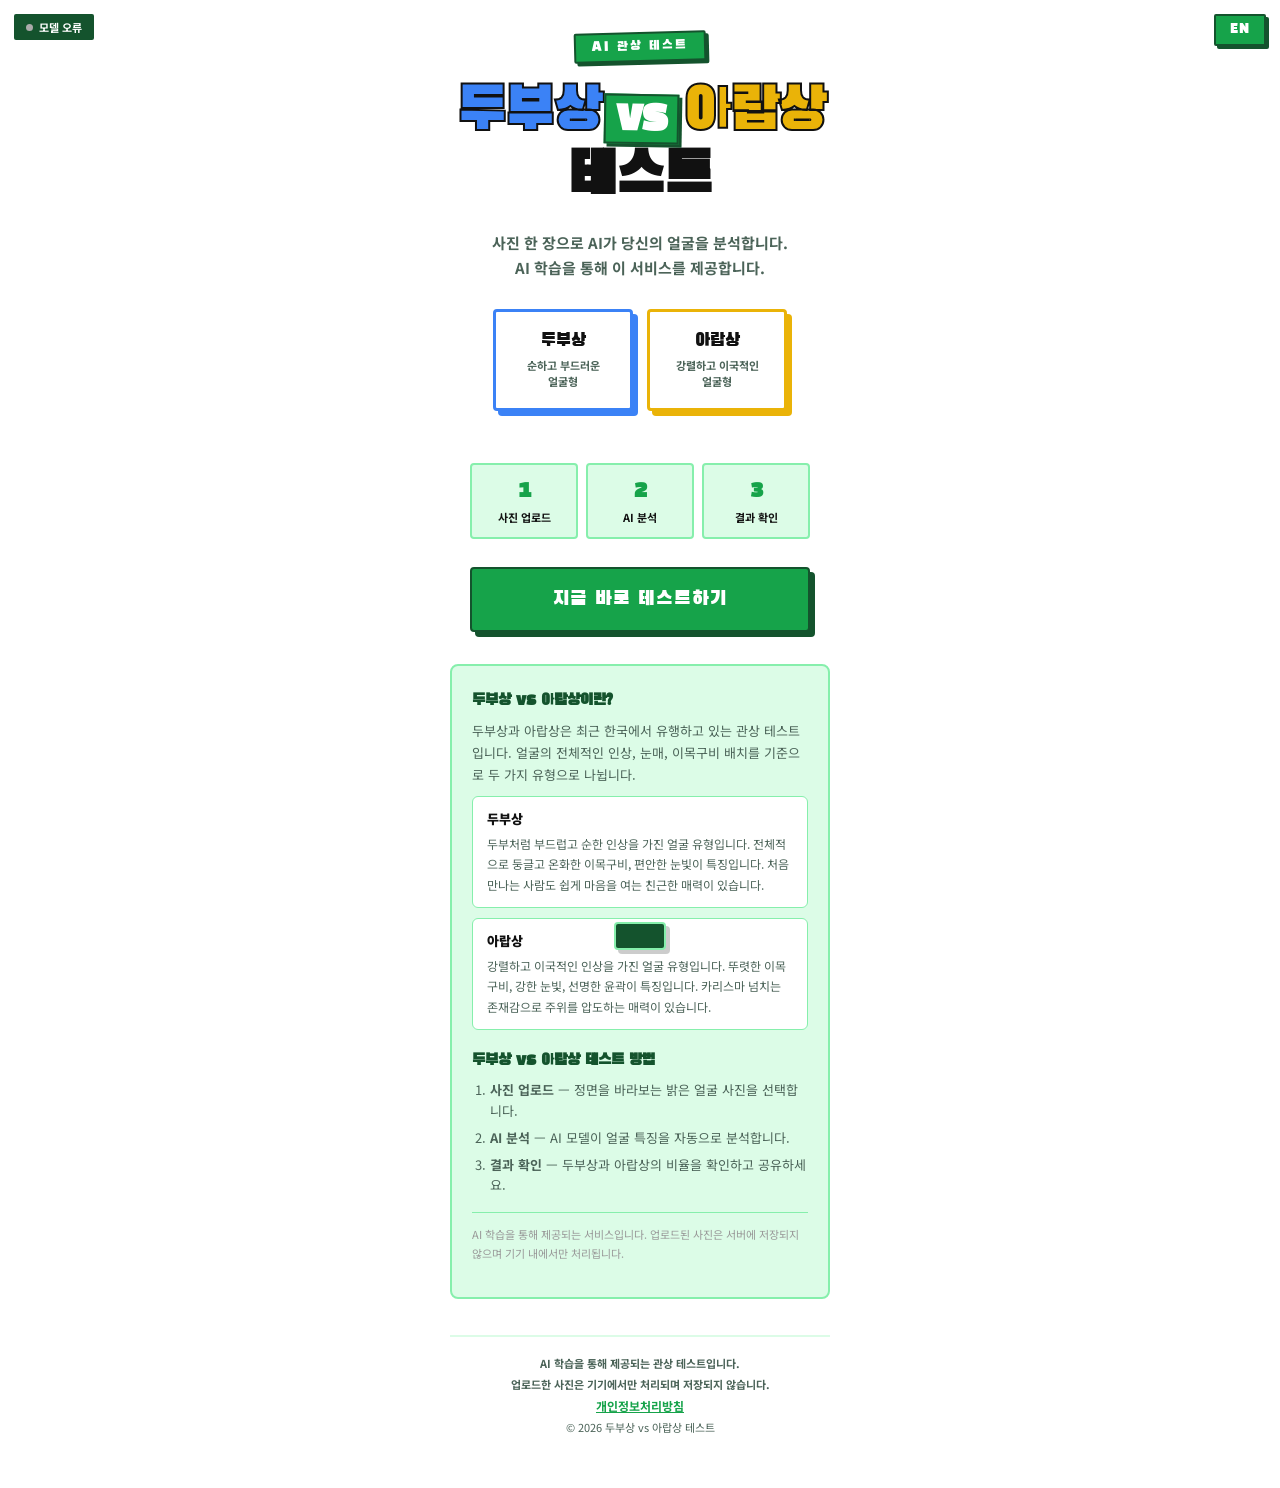
==== index.html @ 7f7cf303 "Feat: favicon.ico 추가 및 index.html에 링크 태그 적용 Co-Authored-By: Claude Sonnet 4.6 <noreply@anthropic.com" ====
<!DOCTYPE html>
<html lang="ko">
<head>
  <meta charset="UTF-8" />
  <meta name="viewport" content="width=device-width, initial-scale=1.0" />
  <title>두부상 vs 아랍상 테스트 | AI 관상 테스트</title>
  <meta name="description" content="사진 한 장으로 AI가 내 얼굴이 두부상(순하고 부드러운)인지 아랍상(날카롭고 강렬한)인지 분석해 드립니다. 무료 AI 관상 테스트." />
  <meta property="og:title" content="두부상 vs 아랍상 테스트 | AI 관상 테스트" />
  <meta property="og:description" content="사진 한 장으로 AI가 내 얼굴이 두부상인지 아랍상인지 분석해 드립니다. 무료 AI 관상 테스트." />
  <meta property="og:type" content="website" />
  <link rel="icon" href="/favicon.ico" type="image/x-icon" />
  <link rel="canonical" href="https://product-builder-lecture-8ko.pages.dev/" />
  <link rel="preconnect" href="https://fonts.googleapis.com" />
  <link rel="preconnect" href="https://fonts.gstatic.com" crossorigin />
  <link rel="stylesheet" href="https://fonts.googleapis.com/css2?family=Black+Han+Sans&family=Noto+Sans+KR:wght@400;700;900&display=swap" />
  <link rel="stylesheet" href="style.css" />
  <!-- Microsoft Clarity -->
  <script type="text/javascript">
    (function(c,l,a,r,i,t,y){
        c[a]=c[a]||function(){(c[a].q=c[a].q||[]).push(arguments)};
        t=l.createElement(r);t.async=1;t.src="https://www.clarity.ms/tag/"+i;
        y=l.getElementsByTagName(r)[0];y.parentNode.insertBefore(t,y);
    })(window, document, "clarity", "script", "we240t3duu");
  </script>
  <!-- Google tag (gtag.js) -->
  <script async src="https://www.googletagmanager.com/gtag/js?id=G-V0LC62089M"></script>
  <script>
    window.dataLayer = window.dataLayer || [];
    function gtag(){dataLayer.push(arguments);}
    gtag('js', new Date());

    gtag('config', 'G-V0LC62089M');
  </script>
  <meta name="google-adsense-account" content="ca-pub-4467305769652314">
  <script async src="https://pagead2.googlesyndication.com/pagead/js/adsbygoogle.js?client=ca-pub-4467305769652314" crossorigin="anonymous"></script>
  <script type="application/ld+json">
  {
    "@context": "https://schema.org",
    "@type": "WebApplication",
    "name": "두부상 vs 아랍상 AI 관상 테스트",
    "description": "사진 한 장으로 AI가 내 얼굴이 두부상인지 아랍상인지 분석해 드립니다.",
    "applicationCategory": "EntertainmentApplication",
    "operatingSystem": "Any",
    "offers": { "@type": "Offer", "price": "0" }
  }
  </script>
</head>
<body>

<div class="model-status" id="model-status">
  <div class="dot"></div>
  <span id="model-status-text" data-i18n="modelLoading">AI 로딩 중...</span>
</div>

<button class="lang-btn" id="lang-btn">EN</button>

<div class="toast" id="toast"></div>

<!-- SCREEN 1: INTRO -->
<div class="screen active" id="screen-intro">
  <div class="stamp-badge" data-i18n="stampBadge">AI 관상 테스트</div>
  <h1 class="title" id="main-title">
    <span class="t-tofu">두부상</span><span class="vs">vs</span><span class="t-arab">아랍상</span><br/>
    테스트
  </h1>
  <p class="subtitle" data-i18n="subtitle">
    사진 한 장으로 AI가 당신의 얼굴을 분석합니다.<br/>
    AI 학습을 통해 이 서비스를 제공합니다.
  </p>

  <div class="type-cards">
    <div class="type-card tofu">
      <div class="icon"></div>
      <div class="name" data-i18n="tofuName">두부상</div>
      <div class="desc" data-i18n="tofuDesc">순하고 부드러운<br/>얼굴형</div>
    </div>
    <div class="type-card arab">
      <div class="icon"></div>
      <div class="name" data-i18n="arabName">아랍상</div>
      <div class="desc" data-i18n="arabDesc">강렬하고 이국적인<br/>얼굴형</div>
    </div>
  </div>

  <div class="how-steps">
    <div class="how-step"><span class="how-num">1</span><span data-i18n="how1">사진 업로드</span></div>
    <div class="how-step"><span class="how-num">2</span><span data-i18n="how2">AI 분석</span></div>
    <div class="how-step"><span class="how-num">3</span><span data-i18n="how3">결과 확인</span></div>
  </div>

  <button class="btn-start" id="btn-to-upload" data-i18n="btnStart">
    지금 바로 테스트하기
  </button>

  <section class="info-section">
    <h2 data-i18n="infoTitle">두부상 vs 아랍상이란?</h2>
    <p data-i18n="infoDesc">두부상과 아랍상은 최근 한국에서 유행하고 있는 관상 테스트입니다. 얼굴의 전체적인 인상, 눈매, 이목구비 배치를 기준으로 두 가지 유형으로 나뉩니다.</p>

    <div class="info-cards">
      <div class="info-card">
        <h3 data-i18n="tofuName">두부상</h3>
        <p data-i18n="infoTofuDesc">두부처럼 부드럽고 순한 인상을 가진 얼굴 유형입니다. 전체적으로 둥글고 온화한 이목구비, 편안한 눈빛이 특징입니다. 처음 만나는 사람도 쉽게 마음을 여는 친근한 매력이 있습니다.</p>
      </div>
      <div class="info-card">
        <h3 data-i18n="arabName">아랍상</h3>
        <p data-i18n="infoArabDesc">강렬하고 이국적인 인상을 가진 얼굴 유형입니다. 뚜렷한 이목구비, 강한 눈빛, 선명한 윤곽이 특징입니다. 카리스마 넘치는 존재감으로 주위를 압도하는 매력이 있습니다.</p>
      </div>
    </div>

    <h2 data-i18n="infoHowTitle">두부상 vs 아랍상 테스트 방법</h2>
    <ol class="info-steps">
      <li data-i18n="infoStep1"><strong>사진 업로드</strong> — 정면을 바라보는 밝은 얼굴 사진을 선택합니다.</li>
      <li data-i18n="infoStep2"><strong>AI 분석</strong> — AI 모델이 얼굴 특징을 자동으로 분석합니다.</li>
      <li data-i18n="infoStep3"><strong>결과 확인</strong> — 두부상과 아랍상의 비율을 확인하고 공유하세요.</li>
    </ol>

    <p class="info-disclaimer" data-i18n="infoDisclaimer">AI 학습을 통해 제공되는 서비스입니다. 업로드된 사진은 서버에 저장되지 않으며 기기 내에서만 처리됩니다.</p>
  </section>

  <footer class="site-footer">
    <p data-i18n="footerDisclaimer">AI 학습을 통해 제공되는 관상 테스트입니다.</p>
    <p class="footer-privacy-note" data-i18n="footerPhotoNote">업로드한 사진은 기기에서만 처리되며 저장되지 않습니다.</p>
    <a href="privacy.html" data-i18n="footerPrivacy">개인정보처리방침</a>
    <p class="footer-copy">© 2026 두부상 vs 아랍상 테스트</p>
  </footer>
</div>

<!-- SCREEN 2: UPLOAD -->
<div class="screen" id="screen-upload">
  <div class="upload-header">
    <h2 data-i18n="uploadTitle">얼굴 사진을 올려주세요</h2>
    <p data-i18n="uploadSubtitle">정면 사진이 가장 정확한 결과를 드려요</p>
  </div>

  <div class="upload-area" id="upload-area">
    <div class="upload-icon" data-i18n="uploadIconText">사진 선택</div>
    <h3 data-i18n="uploadDrag">사진을 여기에 드래그하거나</h3>
    <p data-i18n="uploadClick">클릭해서 갤러리에서 선택하세요</p>
  </div>
  <input type="file" id="file-input" accept="image/*" />

  <div class="preview-wrapper" id="preview-wrapper">
    <img id="preview-img" src="" alt="미리보기" />
    <button class="remove-btn" id="remove-btn">✕</button>
  </div>

  <div class="tips">
    <div class="tip-title" data-i18n="tipsTitle">좋은 결과를 위한 팁</div>
    <p data-i18n="tip1">· 정면을 바라보는 사진</p>
    <p data-i18n="tip2">· 얼굴이 잘 보이는 밝은 사진</p>
    <p data-i18n="tip3">· 모자나 선글라스가 없는 사진</p>
  </div>

  <button class="btn-analyze" id="btn-analyze" data-i18n="btnAnalyze">
    AI 분석 시작하기
  </button>
</div>

<!-- SCREEN 3: LOADING -->
<div class="screen" id="screen-loading">
  <div class="loading-face" data-i18n="loadingFace">분석중</div>
  <div class="loading-title" data-i18n="loadingTitle">AI가 분석 중이에요...</div>
  <ul class="loading-steps" id="loading-steps">
    <li id="step-1" data-i18n="step1">얼굴 윤곽 분석 중...</li>
    <li id="step-2" data-i18n="step2">이목구비 비율 측정 중...</li>
    <li id="step-3" data-i18n="step3">관상 패턴 매칭 중...</li>
    <li id="step-4" data-i18n="step4">결과 생성 중...</li>
  </ul>
  <div class="progress-bar-wrap">
    <div class="progress-bar-fill" id="progress-fill"></div>
  </div>
</div>

<!-- SCREEN 4: RESULT -->
<div class="screen" id="screen-result">
  <div class="result-header">
    <div class="result-stamp" data-i18n="resultStamp">분석 완료</div>
    <br/>
    <div class="result-photo-wrap">
      <img id="result-photo" src="" alt="분석 사진" />
    </div>
  </div>

  <div class="result-type-title" id="result-type-title"></div>
  <div class="result-tagline" id="result-tagline"></div>

  <div class="pct-section">
    <div class="pct-row">
      <div class="pct-label" data-i18n="tofuName">두부상</div>
      <div class="pct-bar"><div class="pct-bar-fill tofu" id="bar-tofu"></div></div>
      <div class="pct-value" id="val-tofu">0%</div>
    </div>
    <div class="pct-row">
      <div class="pct-label" data-i18n="arabName">아랍상</div>
      <div class="pct-bar"><div class="pct-bar-fill arab" id="bar-arab"></div></div>
      <div class="pct-value" id="val-arab">0%</div>
    </div>
  </div>

  <div class="desc-card" id="desc-card">
    <h3 id="desc-title"></h3>
    <p id="desc-body-1"></p>
    <p id="desc-body-2"></p>
    <div class="trait-chips" id="trait-chips"></div>
  </div>

  <button class="btn-share" id="btn-share" data-i18n="btnShare">결과 공유하기</button>
  <button class="btn-copy" id="btn-copy" data-i18n="btnCopy">링크 복사하기</button>
  <button class="btn-retry" id="btn-retry" data-i18n="btnRetry">다른 사진으로 다시 테스트하기</button>

  <footer class="site-footer">
    <p data-i18n="footerDisclaimer">AI 학습을 통해 제공되는 관상 테스트입니다.</p>
    <p class="footer-privacy-note" data-i18n="footerPhotoNote">업로드한 사진은 기기에서만 처리되며 저장되지 않습니다.</p>
    <a href="privacy.html" data-i18n="footerPrivacy">개인정보처리방침</a>
    <p class="footer-copy">© 2026 두부상 vs 아랍상 테스트</p>
  </footer>
</div>

<script src="https://cdn.jsdelivr.net/npm/@tensorflow/tfjs@latest/dist/tf.min.js"></script>
<script src="https://cdn.jsdelivr.net/npm/@teachablemachine/image@latest/dist/teachablemachine-image.min.js"></script>
<script src="main.js"></script>
</body>
</html>
---- style.css ----
@import url('https://fonts.googleapis.com/css2?family=Black+Han+Sans&family=Noto+Sans+KR:wght@400;700;900&display=swap');

* { margin: 0; padding: 0; box-sizing: border-box; }

:root {
  --white:        #FFFFFF;
  --bg:           #FFFFFF;
  --green:        #16A34A;
  --green-dark:   #14532D;
  --green-light:  #DCFCE7;
  --green-mid:    #86EFAC;
  --text-dark:    #111111;
  --text-muted:   #4B6358;
  --tofu:         #3B82F6;
  --arab:         #EAB308;
  --border:       3px solid #16A34A;
}

body {
  font-family: 'Noto Sans KR', sans-serif;
  background: var(--bg);
  color: var(--text-dark);
  min-height: 100vh;
  overflow-x: hidden;
}

/* ── SCREENS ── */
.screen { display: none; min-height: 100vh; animation: popIn 0.3s cubic-bezier(0.34,1.56,0.64,1); }
.screen.active { display: flex; flex-direction: column; align-items: center; }
@keyframes popIn {
  from { opacity: 0; transform: scale(0.95); }
  to   { opacity: 1; transform: scale(1); }
}

/* ── INTRO ── */
#screen-intro {
  padding: 32px 20px 48px;
  justify-content: flex-start;
  text-align: center;
  background: var(--white);
}

.stamp-badge {
  display: inline-block;
  background: var(--green);
  color: #fff;
  font-family: 'Black Han Sans', sans-serif;
  font-size: 13px;
  padding: 5px 16px;
  border-radius: 2px;
  margin-bottom: 20px;
  letter-spacing: 2px;
  border: 2px solid var(--green-dark);
  box-shadow: 3px 3px 0 var(--green-dark);
  transform: rotate(-1.5deg);
}

h1.title {
  font-family: 'Black Han Sans', sans-serif;
  font-size: clamp(34px, 9vw, 58px);
  line-height: 1.1;
  margin-bottom: 6px;
  color: var(--text-dark);
  letter-spacing: -1px;
}
h1.title .vs {
  display: inline-block;
  background: var(--green);
  color: #fff;
  padding: 0 10px;
  border: 2px solid var(--green-dark);
  box-shadow: 3px 3px 0 var(--green-dark);
  font-size: 0.72em;
  transform: rotate(1deg);
  margin: 0 4px;
}
h1.title .t-tofu { color: var(--tofu); -webkit-text-stroke: 2px var(--text-dark); }
h1.title .t-arab  { color: var(--arab);  -webkit-text-stroke: 2px var(--text-dark); }

.subtitle {
  font-size: 15px;
  color: var(--text-muted);
  max-width: 320px;
  margin: 14px auto 28px;
  line-height: 1.7;
  font-weight: 700;
}

.type-cards {
  display: flex;
  gap: 14px;
  margin-bottom: 32px;
  flex-wrap: wrap;
  justify-content: center;
}
.type-card {
  background: var(--white);
  border: var(--border);
  border-radius: 4px;
  padding: 18px 16px;
  width: 140px;
  text-align: center;
  box-shadow: 5px 5px 0 var(--green-dark);
}
.type-card .icon { display: none; }
.type-card .name {
  font-family: 'Black Han Sans', sans-serif;
  font-size: 18px;
  color: var(--text-dark);
  margin-bottom: 4px;
}
.type-card .desc { font-size: 11px; color: var(--text-muted); font-weight: 700; line-height: 1.5; }
.type-card.tofu { border-color: var(--tofu); box-shadow: 5px 5px 0 var(--tofu); }
.type-card.arab  { border-color: var(--arab);  box-shadow: 5px 5px 0 var(--arab); }

.btn-start {
  display: block;
  width: 100%;
  max-width: 340px;
  background: var(--green);
  color: #fff;
  font-family: 'Black Han Sans', sans-serif;
  font-size: 20px;
  padding: 18px;
  border: 2px solid var(--green-dark);
  border-radius: 4px;
  cursor: pointer;
  box-shadow: 5px 5px 0 var(--green-dark);
  transition: transform 0.1s, box-shadow 0.1s;
  letter-spacing: 1px;
}
.btn-start:hover  { transform: translate(-2px,-2px); box-shadow: 7px 7px 0 var(--green-dark); }
.btn-start:active { transform: translate(3px,3px);   box-shadow: 2px 2px 0 var(--green-dark); }

.count-badge { margin-top: 16px; font-size: 13px; font-weight: 700; color: var(--text-muted); }
.count-badge strong { color: var(--green); }

/* ── UPLOAD ── */
#screen-upload { padding: 32px 20px 48px; justify-content: flex-start; background: var(--white); }

.upload-header { text-align: center; margin-bottom: 24px; width: 100%; max-width: 380px; }
.upload-header h2 {
  font-family: 'Black Han Sans', sans-serif;
  font-size: 24px;
  margin-bottom: 6px;
  letter-spacing: -0.5px;
  color: var(--text-dark);
}
.upload-header p { font-size: 14px; color: var(--text-muted); font-weight: 700; }

.upload-area {
  width: 100%;
  max-width: 380px;
  background: var(--white);
  border: 3px dashed var(--green-mid);
  border-radius: 4px;
  padding: 40px 20px;
  text-align: center;
  cursor: pointer;
  transition: border-color 0.15s, background 0.15s;
  margin-bottom: 16px;
}
.upload-area:hover, .upload-area.drag-over {
  border-color: var(--green);
  background: var(--green-light);
}
.upload-area .upload-icon {
  font-family: 'Black Han Sans', sans-serif;
  font-size: 15px;
  color: #fff;
  background: var(--green);
  display: inline-block;
  padding: 8px 20px;
  border-radius: 2px;
  margin-bottom: 16px;
  border: 2px solid var(--green-dark);
  box-shadow: 3px 3px 0 var(--green-dark);
}
.upload-area h3 { font-family: 'Black Han Sans', sans-serif; font-size: 17px; margin-bottom: 6px; color: var(--text-dark); }
.upload-area p  { font-size: 13px; color: var(--text-muted); font-weight: 700; }

#file-input { display: none; }

.preview-wrapper { width: 100%; max-width: 380px; position: relative; margin-bottom: 16px; display: none; }
.preview-wrapper img {
  width: 100%;
  max-height: 380px;
  object-fit: cover;
  border-radius: 4px;
  display: block;
  border: var(--border);
  box-shadow: 5px 5px 0 var(--green-dark);
}
.preview-wrapper .remove-btn {
  position: absolute;
  top: -12px; right: -12px;
  background: var(--green);
  color: #fff;
  border: 2px solid var(--green-dark);
  border-radius: 50%;
  width: 32px; height: 32px;
  font-size: 14px; font-weight: 900;
  cursor: pointer;
  display: flex; align-items: center; justify-content: center;
  box-shadow: 2px 2px 0 var(--green-dark);
}

.tips {
  width: 100%;
  max-width: 380px;
  background: var(--green-light);
  border: 2px solid var(--green-mid);
  border-radius: 4px;
  padding: 14px 18px;
  margin-bottom: 24px;
}
.tips .tip-title { font-family: 'Black Han Sans', sans-serif; font-size: 14px; color: var(--green-dark); margin-bottom: 8px; letter-spacing: 0.5px; }
.tips p { font-size: 12px; color: var(--text-dark); font-weight: 700; margin-bottom: 3px; }
.tips p:last-child { margin-bottom: 0; }

.btn-analyze {
  width: 100%;
  max-width: 380px;
  background: var(--green);
  color: #fff;
  font-family: 'Black Han Sans', sans-serif;
  font-size: 19px;
  padding: 17px;
  border: 2px solid var(--green-dark);
  border-radius: 4px;
  cursor: pointer;
  box-shadow: 5px 5px 0 var(--green-dark);
  transition: transform 0.1s, box-shadow 0.1s;
  letter-spacing: 1px;
  display: none;
}
.btn-analyze:hover  { transform: translate(-2px,-2px); box-shadow: 7px 7px 0 var(--green-dark); }
.btn-analyze:active { transform: translate(3px,3px);   box-shadow: 2px 2px 0 var(--green-dark); }

/* ── LOADING ── */
#screen-loading { justify-content: center; text-align: center; padding: 40px 20px; background: var(--white); }

.loading-face {
  font-family: 'Black Han Sans', sans-serif;
  font-size: 28px;
  color: #fff;
  background: var(--green);
  margin-bottom: 20px;
  animation: wobble 1.2s ease-in-out infinite;
  border: 2px solid var(--green-dark);
  padding: 14px 28px;
  box-shadow: 5px 5px 0 var(--green-dark);
  display: inline-block;
  letter-spacing: 1px;
}
@keyframes wobble {
  0%   { transform: rotate(-12deg) scale(1); }
  50%  { transform: rotate(12deg) scale(1.1); }
  100% { transform: rotate(-12deg) scale(1); }
}
.loading-title {
  font-family: 'Black Han Sans', sans-serif;
  font-size: 24px;
  margin-bottom: 24px;
  color: var(--text-dark);
  letter-spacing: -0.5px;
}
.loading-steps {
  list-style: none;
  margin-bottom: 32px;
  text-align: left;
  display: inline-block;
  background: var(--white);
  border: var(--border);
  border-radius: 4px;
  padding: 16px 24px;
  box-shadow: 4px 4px 0 var(--green-dark);
}
.loading-steps li { font-size: 14px; font-weight: 700; color: var(--text-muted); padding: 5px 0; transition: color 0.3s; }
.loading-steps li.active { color: var(--green); }
.loading-steps li.done   { color: var(--green-dark); }

.progress-bar-wrap {
  width: 280px; height: 14px;
  background: var(--green-light);
  border: 2px solid var(--green-dark);
  border-radius: 2px;
  overflow: hidden;
  margin: 0 auto;
  box-shadow: 3px 3px 0 var(--green-dark);
}
.progress-bar-fill {
  height: 100%;
  background: repeating-linear-gradient(45deg, #4ADE80, #4ADE80 10px, #16A34A 10px, #16A34A 20px);
  width: 0%;
  transition: width 0.4s ease;
}

/* ── RESULT ── */
#screen-result { padding: 32px 20px 60px; justify-content: flex-start; text-align: center; background: var(--white); }

.result-stamp {
  display: inline-block;
  font-family: 'Black Han Sans', sans-serif;
  font-size: 12px;
  letter-spacing: 2px;
  padding: 4px 16px;
  border: 2px solid var(--green-dark);
  border-radius: 2px;
  background: var(--green);
  color: #fff;
  box-shadow: 3px 3px 0 var(--green-dark);
  transform: rotate(-1deg);
  margin-bottom: 20px;
}

.result-photo-wrap { position: relative; width: 160px; height: 160px; margin: 0 auto 24px; }
.result-photo-wrap img {
  width: 160px; height: 160px;
  border-radius: 4px;
  object-fit: cover;
  border: var(--border);
  box-shadow: 6px 6px 0 var(--green-dark);
}

.result-type-title {
  font-family: 'Black Han Sans', sans-serif;
  font-size: clamp(36px, 10vw, 54px);
  line-height: 1.05;
  margin-bottom: 8px;
  -webkit-text-stroke: 2px var(--text-dark);
  text-shadow: 5px 5px 0 rgba(0,0,0,0.1);
}
.result-type-title.tofu { color: var(--tofu); }
.result-type-title.arab { color: var(--arab); }

.result-tagline {
  font-size: 15px;
  font-weight: 700;
  color: var(--text-muted);
  margin-bottom: 28px;
  line-height: 1.7;
  max-width: 340px;
  white-space: pre-line;
}

.pct-section {
  width: 100%; max-width: 380px;
  background: var(--white);
  border: var(--border);
  border-radius: 4px;
  padding: 18px 20px;
  margin-bottom: 16px;
  box-shadow: 5px 5px 0 var(--green-dark);
}
.pct-row { display: flex; align-items: center; gap: 10px; margin-bottom: 14px; }
.pct-row:last-child { margin-bottom: 0; }
.pct-label { font-family: 'Black Han Sans', sans-serif; font-size: 14px; width: 70px; text-align: left; flex-shrink: 0; color: var(--text-dark); }
.pct-bar { flex: 1; height: 16px; background: var(--green-light); border: 2px solid var(--green); border-radius: 2px; overflow: hidden; }
.pct-bar-fill { height: 100%; transition: width 1s ease; width: 0%; }
.pct-bar-fill.tofu { background: var(--tofu); }
.pct-bar-fill.arab { background: var(--arab); }
.pct-value { font-family: 'Black Han Sans', sans-serif; font-size: 16px; width: 46px; text-align: right; flex-shrink: 0; color: var(--text-dark); }

.desc-card {
  width: 100%; max-width: 380px;
  background: var(--white);
  border: var(--border);
  border-radius: 4px;
  padding: 20px;
  margin-bottom: 16px;
  box-shadow: 5px 5px 0 var(--green-dark);
  text-align: left;
}
.desc-card h3 { font-family: 'Black Han Sans', sans-serif; font-size: 16px; margin-bottom: 12px; color: var(--green-dark); letter-spacing: 0.5px; }
.desc-card p  { font-size: 14px; color: var(--text-dark); line-height: 1.8; font-weight: 700; margin-bottom: 10px; }
.desc-card p:last-child { margin-bottom: 0; }

.trait-chips { display: flex; flex-wrap: wrap; gap: 6px; margin-top: 14px; }
.trait-chip {
  font-size: 12px; font-weight: 900;
  padding: 4px 10px;
  border-radius: 2px;
  background: var(--green-light);
  border: 2px solid var(--green);
  box-shadow: 2px 2px 0 var(--green-dark);
  color: var(--green-dark);
}

.btn-share {
  width: 100%; max-width: 380px;
  background: var(--green);
  color: #fff;
  font-family: 'Black Han Sans', sans-serif;
  font-size: 17px;
  padding: 16px;
  border: 2px solid var(--green-dark);
  border-radius: 4px;
  cursor: pointer;
  margin-bottom: 12px;
  box-shadow: 5px 5px 0 var(--green-dark);
  transition: transform 0.1s, box-shadow 0.1s;
  letter-spacing: 1px;
}
.btn-share:hover { transform: translate(-2px,-2px); box-shadow: 7px 7px 0 var(--green-dark); }

.btn-copy {
  width: 100%; max-width: 380px;
  background: var(--white);
  color: var(--text-dark);
  font-family: 'Black Han Sans', sans-serif;
  font-size: 16px;
  padding: 15px;
  border: var(--border);
  border-radius: 4px;
  cursor: pointer;
  margin-bottom: 12px;
  box-shadow: 4px 4px 0 var(--green-dark);
  transition: transform 0.1s, box-shadow 0.1s;
  letter-spacing: 1px;
}
.btn-copy:hover { transform: translate(-2px,-2px); box-shadow: 6px 6px 0 var(--green-dark); }

.btn-retry {
  width: 100%; max-width: 380px;
  background: transparent;
  color: var(--text-muted);
  font-size: 13px; font-weight: 700;
  padding: 12px;
  border: none;
  cursor: pointer;
  text-decoration: underline;
}

.toast {
  position: fixed;
  bottom: 30px; left: 50%;
  transform: translateX(-50%) translateY(80px);
  background: var(--green-dark);
  color: #fff;
  font-family: 'Black Han Sans', sans-serif;
  font-size: 14px;
  padding: 12px 24px;
  border: 2px solid var(--green-mid);
  border-radius: 4px;
  box-shadow: 4px 4px 0 rgba(0,0,0,0.2);
  transition: transform 0.3s ease;
  z-index: 999;
  letter-spacing: 1px;
}
.toast.show { transform: translateX(-50%) translateY(0); }

.lang-btn {
  position: fixed;
  top: 14px; right: 14px;
  background: var(--green);
  color: #fff;
  font-family: 'Black Han Sans', sans-serif;
  font-size: 13px;
  padding: 6px 14px;
  border: 2px solid var(--green-dark);
  border-radius: 2px;
  box-shadow: 3px 3px 0 var(--green-dark);
  cursor: pointer;
  z-index: 200;
  transition: transform 0.1s, box-shadow 0.1s;
  letter-spacing: 1px;
}
.lang-btn:hover  { transform: translate(-1px,-1px); box-shadow: 4px 4px 0 var(--green-dark); }
.lang-btn:active { transform: translate(2px,2px);   box-shadow: 1px 1px 0 var(--green-dark); }

.model-status {
  position: fixed;
  top: 14px; left: 14px;
  background: var(--green-dark);
  color: #fff;
  border-radius: 2px;
  padding: 5px 12px;
  font-size: 11px; font-weight: 700;
  z-index: 100;
  display: flex; align-items: center; gap: 6px;
}
.model-status .dot { width: 7px; height: 7px; border-radius: 50%; background: #aaa; animation: pulse 1.5s infinite; }
.model-status.ready .dot { background: #86EFAC; animation: none; }
@keyframes pulse { 0%,100% { opacity:1; } 50% { opacity:0.3; } }

.how-steps {
  display: flex;
  gap: 8px;
  margin: 20px 0 28px;
  width: 100%;
  max-width: 340px;
}
.how-step {
  flex: 1;
  background: var(--green-light);
  border: 2px solid var(--green-mid);
  border-radius: 4px;
  padding: 12px 6px;
  text-align: center;
  font-size: 11px;
  font-weight: 700;
  color: var(--text-dark);
}
.how-num {
  display: block;
  font-family: 'Black Han Sans', sans-serif;
  font-size: 22px;
  color: var(--green);
  margin-bottom: 4px;
}

/* ── INFO SECTION ── */
.info-section {
  width: 100%;
  max-width: 380px;
  margin: 32px 0 0;
  padding: 24px 20px;
  background: var(--green-light);
  border: 2px solid var(--green-mid);
  border-radius: 8px;
  text-align: left;
}
.info-section h2 {
  font-family: 'Black Han Sans', sans-serif;
  font-size: 16px;
  color: var(--green-dark);
  margin-bottom: 10px;
  margin-top: 20px;
}
.info-section h2:first-child { margin-top: 0; }
.info-section p {
  font-size: 13px;
  color: var(--text-muted);
  line-height: 1.7;
  margin-bottom: 10px;
}
.info-cards { display: flex; flex-direction: column; gap: 10px; margin: 10px 0; }
.info-card {
  background: #fff;
  border: 1px solid var(--green-mid);
  border-radius: 6px;
  padding: 12px 14px;
}
.info-card h3 { font-size: 13px; font-weight: 900; margin-bottom: 6px; color: var(--text-dark); }
.info-card p { font-size: 12px; margin: 0; }
.info-steps {
  padding-left: 18px;
  margin: 10px 0;
}
.info-steps li { font-size: 13px; color: var(--text-muted); margin-bottom: 6px; line-height: 1.6; }
.info-disclaimer {
  font-size: 11px !important;
  color: #999 !important;
  margin-top: 16px;
  border-top: 1px solid var(--green-mid);
  padding-top: 12px;
}

.site-footer {
  width: 100%;
  max-width: 380px;
  margin-top: 36px;
  padding-top: 18px;
  border-top: 2px solid var(--green-light);
  text-align: center;
}
.site-footer p { font-size: 11px; color: var(--text-muted); font-weight: 700; margin-bottom: 5px; }
.site-footer a { font-size: 12px; color: var(--green); font-weight: 700; text-decoration: underline; display: block; margin-bottom: 5px; }
.footer-copy { font-size: 11px; color: #bbb; font-weight: 400 !important; margin-top: 4px; }

@media (max-width: 400px) {
  .type-cards { gap: 10px; }
  .type-card  { width: 130px; }
}
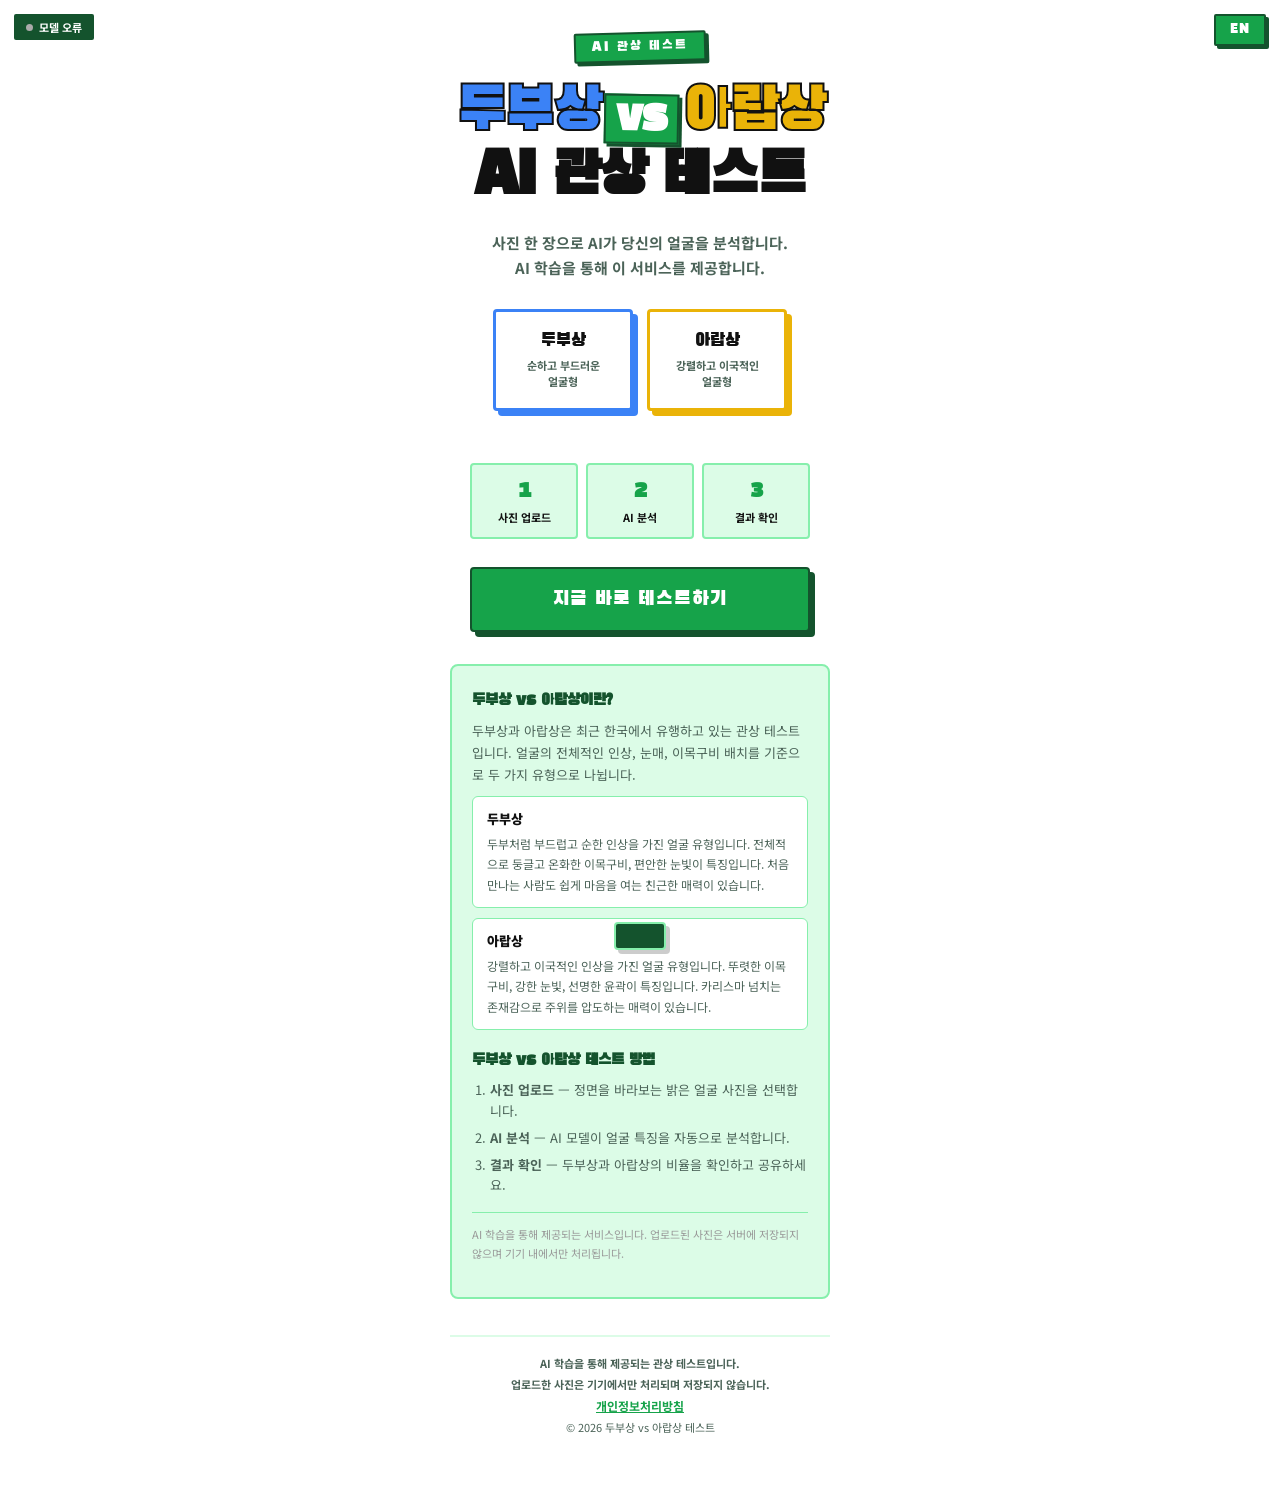
==== commit 8139134c: "Feat: SEO 이슈 수정 - 렌더 블로킹, URL 정규화, 404 페이지, HSTS, 파비콘, 키워드 최적화 Co-Authored-By: Claude Sonnet 4.6 <no" ====
--- a/index.html
+++ b/index.html
@@ -3,17 +3,51 @@
 <head>
   <meta charset="UTF-8" />
   <meta name="viewport" content="width=device-width, initial-scale=1.0" />
-  <title>두부상 vs 아랍상 테스트 | AI 관상 테스트</title>
-  <meta name="description" content="사진 한 장으로 AI가 내 얼굴이 두부상(순하고 부드러운)인지 아랍상(날카롭고 강렬한)인지 분석해 드립니다. 무료 AI 관상 테스트." />
-  <meta property="og:title" content="두부상 vs 아랍상 테스트 | AI 관상 테스트" />
+
+  <!-- Primary Meta Tags -->
+  <title>두부상 vs 아랍상 테스트 | 무료 AI 관상 분석</title>
+  <meta name="description" content="사진 한 장으로 AI가 내 얼굴이 두부상인지 아랍상인지 무료로 분석! 두부상(부드럽고 순한 인상) vs 아랍상(강렬하고 이국적인 인상) 비율을 지금 확인하세요." />
+  <meta name="robots" content="index, follow" />
+  <meta name="theme-color" content="#16A34A" />
+
+  <!-- Canonical & Hreflang -->
+  <link rel="canonical" href="https://product-builder-lecture-8ko.pages.dev/" />
+  <link rel="alternate" hreflang="ko" href="https://product-builder-lecture-8ko.pages.dev/" />
+  <link rel="alternate" hreflang="en" href="https://product-builder-lecture-8ko.pages.dev/" />
+  <link rel="alternate" hreflang="x-default" href="https://product-builder-lecture-8ko.pages.dev/" />
+
+  <!-- Open Graph -->
+  <meta property="og:type" content="website" />
+  <meta property="og:url" content="https://product-builder-lecture-8ko.pages.dev/" />
+  <meta property="og:title" content="두부상 vs 아랍상 테스트 | 무료 AI 관상 분석" />
   <meta property="og:description" content="사진 한 장으로 AI가 내 얼굴이 두부상인지 아랍상인지 분석해 드립니다. 무료 AI 관상 테스트." />
-  <meta property="og:type" content="website" />
+  <meta property="og:image" content="https://product-builder-lecture-8ko.pages.dev/og-image.svg" />
+  <meta property="og:image:width" content="1200" />
+  <meta property="og:image:height" content="630" />
+  <meta property="og:image:alt" content="두부상 vs 아랍상 AI 관상 테스트" />
+  <meta property="og:locale" content="ko_KR" />
+  <meta property="og:site_name" content="두부상 vs 아랍상 테스트" />
+
+  <!-- Twitter Card -->
+  <meta name="twitter:card" content="summary_large_image" />
+  <meta name="twitter:title" content="두부상 vs 아랍상 테스트 | 무료 AI 관상 분석" />
+  <meta name="twitter:description" content="사진 한 장으로 AI가 내 얼굴이 두부상인지 아랍상인지 분석해 드립니다. 무료 AI 관상 테스트." />
+  <meta name="twitter:image" content="https://product-builder-lecture-8ko.pages.dev/og-image.svg" />
+  <meta name="twitter:image:alt" content="두부상 vs 아랍상 AI 관상 테스트" />
+
+  <!-- Favicon -->
+  <link rel="icon" href="/favicon.svg" type="image/svg+xml" />
   <link rel="icon" href="/favicon.ico" type="image/x-icon" />
-  <link rel="canonical" href="https://product-builder-lecture-8ko.pages.dev/" />
+  <link rel="shortcut icon" href="/favicon.ico" />
+
+  <!-- Fonts (non-render-blocking) -->
   <link rel="preconnect" href="https://fonts.googleapis.com" />
   <link rel="preconnect" href="https://fonts.gstatic.com" crossorigin />
-  <link rel="stylesheet" href="https://fonts.googleapis.com/css2?family=Black+Han+Sans&family=Noto+Sans+KR:wght@400;700;900&display=swap" />
+  <link rel="preload" as="style" href="https://fonts.googleapis.com/css2?family=Black+Han+Sans&family=Noto+Sans+KR:wght@400;700;900&display=swap" />
+  <link rel="stylesheet" href="https://fonts.googleapis.com/css2?family=Black+Han+Sans&family=Noto+Sans+KR:wght@400;700;900&display=swap" media="print" onload="this.media='all'" />
+  <noscript><link rel="stylesheet" href="https://fonts.googleapis.com/css2?family=Black+Han+Sans&family=Noto+Sans+KR:wght@400;700;900&display=swap" /></noscript>
   <link rel="stylesheet" href="style.css" />
+
   <!-- Microsoft Clarity -->
   <script type="text/javascript">
     (function(c,l,a,r,i,t,y){
@@ -22,26 +56,76 @@
         y=l.getElementsByTagName(r)[0];y.parentNode.insertBefore(t,y);
     })(window, document, "clarity", "script", "we240t3duu");
   </script>
-  <!-- Google tag (gtag.js) -->
+
+  <!-- Google Analytics -->
   <script async src="https://www.googletagmanager.com/gtag/js?id=G-V0LC62089M"></script>
   <script>
     window.dataLayer = window.dataLayer || [];
     function gtag(){dataLayer.push(arguments);}
     gtag('js', new Date());
-
     gtag('config', 'G-V0LC62089M');
   </script>
+
   <meta name="google-adsense-account" content="ca-pub-4467305769652314">
   <script async src="https://pagead2.googlesyndication.com/pagead/js/adsbygoogle.js?client=ca-pub-4467305769652314" crossorigin="anonymous"></script>
+
+  <!-- Structured Data: WebApplication -->
   <script type="application/ld+json">
   {
     "@context": "https://schema.org",
     "@type": "WebApplication",
     "name": "두부상 vs 아랍상 AI 관상 테스트",
+    "url": "https://product-builder-lecture-8ko.pages.dev/",
     "description": "사진 한 장으로 AI가 내 얼굴이 두부상인지 아랍상인지 분석해 드립니다.",
     "applicationCategory": "EntertainmentApplication",
     "operatingSystem": "Any",
-    "offers": { "@type": "Offer", "price": "0" }
+    "inLanguage": ["ko", "en"],
+    "offers": { "@type": "Offer", "price": "0", "priceCurrency": "KRW" },
+    "datePublished": "2026-04-01",
+    "dateModified": "2026-04-23",
+    "image": "https://product-builder-lecture-8ko.pages.dev/og-image.svg"
+  }
+  </script>
+
+  <!-- Structured Data: FAQPage -->
+  <script type="application/ld+json">
+  {
+    "@context": "https://schema.org",
+    "@type": "FAQPage",
+    "mainEntity": [
+      {
+        "@type": "Question",
+        "name": "두부상이란 무엇인가요?",
+        "acceptedAnswer": {
+          "@type": "Answer",
+          "text": "두부상은 두부처럼 부드럽고 순한 인상을 가진 얼굴 유형입니다. 전체적으로 둥글고 온화한 이목구비, 편안한 눈빛이 특징이며, 처음 만나는 사람도 쉽게 마음을 여는 친근한 매력이 있습니다."
+        }
+      },
+      {
+        "@type": "Question",
+        "name": "아랍상이란 무엇인가요?",
+        "acceptedAnswer": {
+          "@type": "Answer",
+          "text": "아랍상은 강렬하고 이국적인 인상을 가진 얼굴 유형입니다. 뚜렷한 이목구비, 강한 눈빛, 선명한 윤곽이 특징이며, 카리스마 넘치는 존재감으로 주위를 압도하는 매력이 있습니다."
+        }
+      },
+      {
+        "@type": "Question",
+        "name": "두부상 vs 아랍상 테스트는 어떻게 하나요?",
+        "acceptedAnswer": {
+          "@type": "Answer",
+          "text": "사진 업로드 버튼을 클릭해 정면 얼굴 사진을 올리면, AI가 자동으로 얼굴을 분석하여 두부상과 아랍상의 비율을 알려드립니다. 밝고 정면을 바라보는 사진이 가장 정확한 결과를 제공합니다."
+        }
+      },
+      {
+        "@type": "Question",
+        "name": "업로드한 사진은 어떻게 처리되나요?",
+        "acceptedAnswer": {
+          "@type": "Answer",
+          "text": "업로드한 사진은 서버에 저장되지 않으며, 기기 내에서만 처리됩니다. 개인정보 보호를 위해 분석 후 데이터는 즉시 삭제됩니다."
+        }
+      }
+    ]
   }
   </script>
 </head>
@@ -61,7 +145,7 @@
   <div class="stamp-badge" data-i18n="stampBadge">AI 관상 테스트</div>
   <h1 class="title" id="main-title">
     <span class="t-tofu">두부상</span><span class="vs">vs</span><span class="t-arab">아랍상</span><br/>
-    테스트
+    AI 관상 테스트
   </h1>
   <p class="subtitle" data-i18n="subtitle">
     사진 한 장으로 AI가 당신의 얼굴을 분석합니다.<br/>
@@ -139,7 +223,7 @@
   <input type="file" id="file-input" accept="image/*" />
 
   <div class="preview-wrapper" id="preview-wrapper">
-    <img id="preview-img" src="" alt="미리보기" />
+    <img id="preview-img" src="" alt="미리보기" loading="lazy" />
     <button class="remove-btn" id="remove-btn">✕</button>
   </div>
 
@@ -176,7 +260,7 @@
     <div class="result-stamp" data-i18n="resultStamp">분석 완료</div>
     <br/>
     <div class="result-photo-wrap">
-      <img id="result-photo" src="" alt="분석 사진" />
+      <img id="result-photo" src="" alt="분석 사진" loading="lazy" />
     </div>
   </div>
 
@@ -215,8 +299,8 @@
   </footer>
 </div>
 
-<script src="https://cdn.jsdelivr.net/npm/@tensorflow/tfjs@latest/dist/tf.min.js"></script>
-<script src="https://cdn.jsdelivr.net/npm/@teachablemachine/image@latest/dist/teachablemachine-image.min.js"></script>
-<script src="main.js"></script>
+<script defer src="https://cdn.jsdelivr.net/npm/@tensorflow/tfjs@latest/dist/tf.min.js"></script>
+<script defer src="https://cdn.jsdelivr.net/npm/@teachablemachine/image@latest/dist/teachablemachine-image.min.js"></script>
+<script defer src="main.js"></script>
 </body>
 </html>
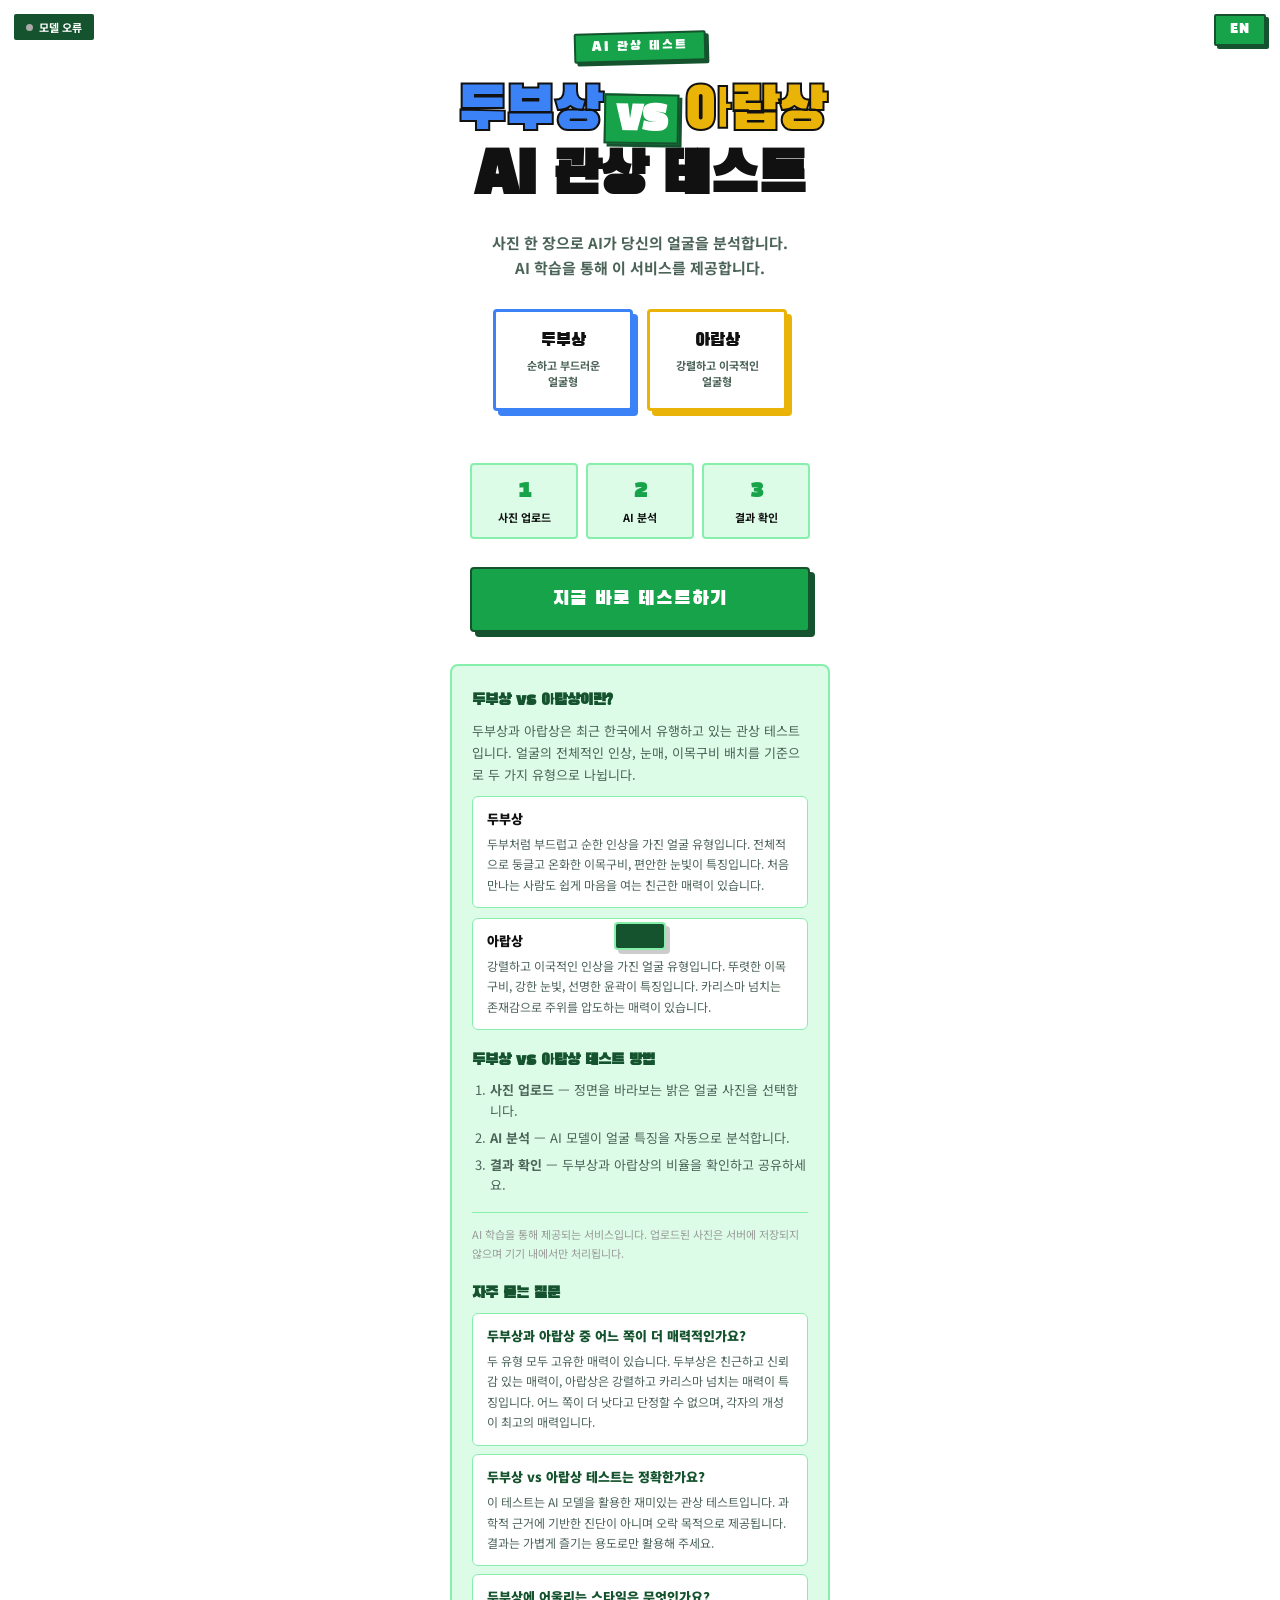
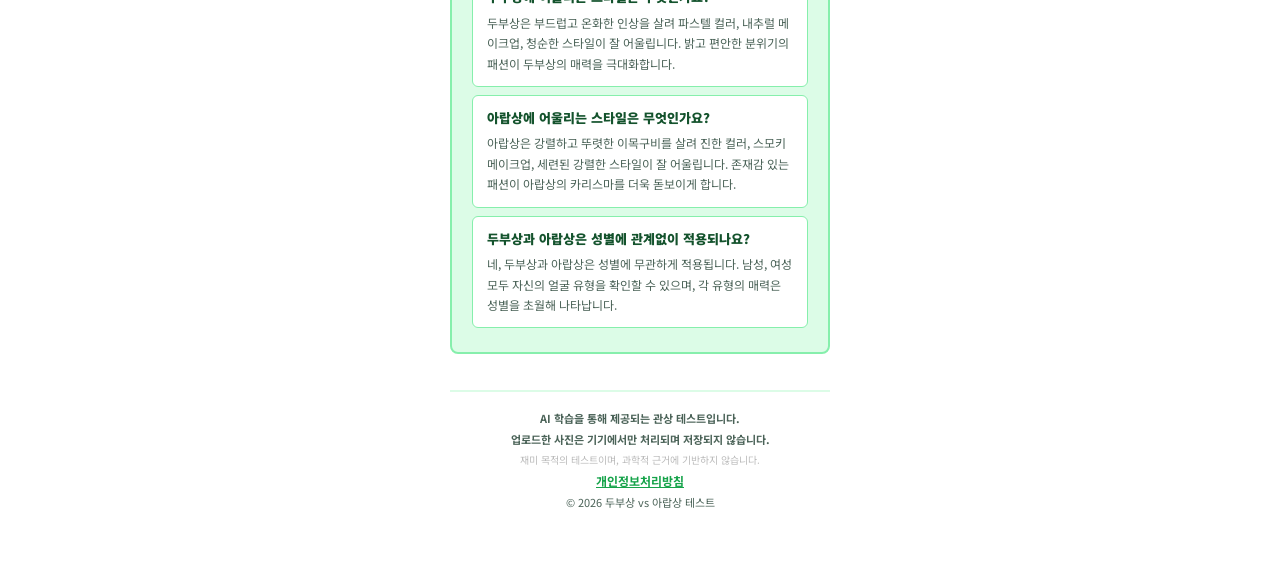
==== commit 6bc7a7ed: "Feat: Google AI 검색 최적화 - HowTo/Organization 스키마, FAQ 섹션, AI 크롤러 허용 - HowTo 구조화 데이터 추가 (3단계 테스트 방법) -" ====
--- a/index.html
+++ b/index.html
@@ -6,7 +6,7 @@
 
   <!-- Primary Meta Tags -->
   <title>두부상 vs 아랍상 테스트 | 무료 AI 관상 분석</title>
-  <meta name="description" content="사진 한 장으로 AI가 내 얼굴이 두부상인지 아랍상인지 무료로 분석! 두부상(부드럽고 순한 인상) vs 아랍상(강렬하고 이국적인 인상) 비율을 지금 확인하세요." />
+  <meta name="description" content="AI가 사진 한 장으로 두부상·아랍상 비율을 무료 분석! 두부상(부드럽고 순한 인상) vs 아랍상(강렬하고 이국적인 인상). 사진은 서버에 저장되지 않으며 기기 내에서만 처리됩니다." />
   <meta name="robots" content="index, follow" />
   <meta name="theme-color" content="#16A34A" />
 
@@ -82,7 +82,7 @@
     "inLanguage": ["ko", "en"],
     "offers": { "@type": "Offer", "price": "0", "priceCurrency": "KRW" },
     "datePublished": "2026-04-01",
-    "dateModified": "2026-04-23",
+    "dateModified": "2026-04-24",
     "image": "https://product-builder-lecture-8ko.pages.dev/og-image.svg"
   }
   </script>
@@ -124,6 +124,86 @@
           "@type": "Answer",
           "text": "업로드한 사진은 서버에 저장되지 않으며, 기기 내에서만 처리됩니다. 개인정보 보호를 위해 분석 후 데이터는 즉시 삭제됩니다."
         }
+      },
+      {
+        "@type": "Question",
+        "name": "두부상과 아랍상 중 어느 쪽이 더 매력적인가요?",
+        "acceptedAnswer": {
+          "@type": "Answer",
+          "text": "두 유형 모두 고유한 매력이 있습니다. 두부상은 친근하고 신뢰감 있는 매력이, 아랍상은 강렬하고 카리스마 넘치는 매력이 특징입니다. 어느 쪽이 더 낫다고 단정할 수 없으며, 각자의 개성이 최고의 매력입니다."
+        }
+      },
+      {
+        "@type": "Question",
+        "name": "두부상 vs 아랍상 테스트는 정확한가요?",
+        "acceptedAnswer": {
+          "@type": "Answer",
+          "text": "이 테스트는 AI 모델을 활용한 재미있는 관상 테스트입니다. 과학적 근거에 기반한 진단이 아니며 오락 목적으로 제공됩니다. 결과는 가볍게 즐기는 용도로만 활용해 주세요."
+        }
+      },
+      {
+        "@type": "Question",
+        "name": "두부상과 아랍상은 성별에 관계없이 적용되나요?",
+        "acceptedAnswer": {
+          "@type": "Answer",
+          "text": "네, 두부상과 아랍상은 성별에 무관하게 적용됩니다. 남성, 여성 모두 자신의 얼굴 유형을 확인할 수 있으며, 각 유형의 매력은 성별을 초월해 나타납니다."
+        }
+      }
+    ]
+  }
+  </script>
+
+  <!-- Structured Data: Organization -->
+  <script type="application/ld+json">
+  {
+    "@context": "https://schema.org",
+    "@type": "Organization",
+    "name": "두부상 vs 아랍상 테스트",
+    "url": "https://product-builder-lecture-8ko.pages.dev/",
+    "logo": {
+      "@type": "ImageObject",
+      "url": "https://product-builder-lecture-8ko.pages.dev/favicon.svg",
+      "width": 32,
+      "height": 32
+    },
+    "description": "AI 기반 무료 관상 테스트 서비스. 사진 한 장으로 두부상과 아랍상 비율을 분석합니다.",
+    "inLanguage": ["ko", "en"]
+  }
+  </script>
+
+  <!-- Structured Data: HowTo -->
+  <script type="application/ld+json">
+  {
+    "@context": "https://schema.org",
+    "@type": "HowTo",
+    "name": "두부상 vs 아랍상 AI 테스트 방법",
+    "description": "사진 한 장으로 AI가 내 얼굴이 두부상인지 아랍상인지 무료로 분석합니다. 약 1분이면 결과를 확인할 수 있습니다.",
+    "image": {
+      "@type": "ImageObject",
+      "url": "https://product-builder-lecture-8ko.pages.dev/og-image.svg",
+      "width": 1200,
+      "height": 630
+    },
+    "totalTime": "PT1M",
+    "tool": [{"@type": "HowToTool", "name": "얼굴 사진 (정면, 밝은 조명)"}],
+    "step": [
+      {
+        "@type": "HowToStep",
+        "position": 1,
+        "name": "얼굴 사진 업로드",
+        "text": "정면을 바라보는 밝은 얼굴 사진을 선택합니다. 모자나 선글라스가 없는 사진이 정확도가 높습니다."
+      },
+      {
+        "@type": "HowToStep",
+        "position": 2,
+        "name": "AI 자동 분석",
+        "text": "AI 모델이 얼굴 윤곽, 이목구비 비율, 관상 패턴을 자동으로 분석합니다. 약 3~5초가 소요됩니다."
+      },
+      {
+        "@type": "HowToStep",
+        "position": 3,
+        "name": "결과 확인 및 공유",
+        "text": "두부상과 아랍상의 비율을 퍼센트로 확인하고, 결과를 친구들과 공유하세요."
       }
     ]
   }
@@ -198,11 +278,36 @@
     </ol>
 
     <p class="info-disclaimer" data-i18n="infoDisclaimer">AI 학습을 통해 제공되는 서비스입니다. 업로드된 사진은 서버에 저장되지 않으며 기기 내에서만 처리됩니다.</p>
+
+    <h2>자주 묻는 질문</h2>
+    <dl class="faq-list">
+      <div class="faq-item">
+        <dt>두부상과 아랍상 중 어느 쪽이 더 매력적인가요?</dt>
+        <dd>두 유형 모두 고유한 매력이 있습니다. 두부상은 친근하고 신뢰감 있는 매력이, 아랍상은 강렬하고 카리스마 넘치는 매력이 특징입니다. 어느 쪽이 더 낫다고 단정할 수 없으며, 각자의 개성이 최고의 매력입니다.</dd>
+      </div>
+      <div class="faq-item">
+        <dt>두부상 vs 아랍상 테스트는 정확한가요?</dt>
+        <dd>이 테스트는 AI 모델을 활용한 재미있는 관상 테스트입니다. 과학적 근거에 기반한 진단이 아니며 오락 목적으로 제공됩니다. 결과는 가볍게 즐기는 용도로만 활용해 주세요.</dd>
+      </div>
+      <div class="faq-item">
+        <dt>두부상에 어울리는 스타일은 무엇인가요?</dt>
+        <dd>두부상은 부드럽고 온화한 인상을 살려 파스텔 컬러, 내추럴 메이크업, 청순한 스타일이 잘 어울립니다. 밝고 편안한 분위기의 패션이 두부상의 매력을 극대화합니다.</dd>
+      </div>
+      <div class="faq-item">
+        <dt>아랍상에 어울리는 스타일은 무엇인가요?</dt>
+        <dd>아랍상은 강렬하고 뚜렷한 이목구비를 살려 진한 컬러, 스모키 메이크업, 세련된 강렬한 스타일이 잘 어울립니다. 존재감 있는 패션이 아랍상의 카리스마를 더욱 돋보이게 합니다.</dd>
+      </div>
+      <div class="faq-item">
+        <dt>두부상과 아랍상은 성별에 관계없이 적용되나요?</dt>
+        <dd>네, 두부상과 아랍상은 성별에 무관하게 적용됩니다. 남성, 여성 모두 자신의 얼굴 유형을 확인할 수 있으며, 각 유형의 매력은 성별을 초월해 나타납니다.</dd>
+      </div>
+    </dl>
   </section>
 
   <footer class="site-footer">
     <p data-i18n="footerDisclaimer">AI 학습을 통해 제공되는 관상 테스트입니다.</p>
     <p class="footer-privacy-note" data-i18n="footerPhotoNote">업로드한 사진은 기기에서만 처리되며 저장되지 않습니다.</p>
+    <p class="footer-disclaimer-ent">재미 목적의 테스트이며, 과학적 근거에 기반하지 않습니다.</p>
     <a href="privacy.html" data-i18n="footerPrivacy">개인정보처리방침</a>
     <p class="footer-copy">© 2026 두부상 vs 아랍상 테스트</p>
   </footer>
--- a/style.css
+++ b/style.css
@@ -568,6 +568,31 @@
 .site-footer p { font-size: 11px; color: var(--text-muted); font-weight: 700; margin-bottom: 5px; }
 .site-footer a { font-size: 12px; color: var(--green); font-weight: 700; text-decoration: underline; display: block; margin-bottom: 5px; }
 .footer-copy { font-size: 11px; color: #bbb; font-weight: 400 !important; margin-top: 4px; }
+.footer-disclaimer-ent { font-size: 10px !important; color: #bbb !important; font-weight: 400 !important; }
+
+/* ── FAQ SECTION ── */
+.faq-list { margin: 8px 0 0; }
+.faq-item {
+  background: #fff;
+  border: 1px solid var(--green-mid);
+  border-radius: 6px;
+  padding: 12px 14px;
+  margin-bottom: 8px;
+}
+.faq-item:last-child { margin-bottom: 0; }
+.faq-item dt {
+  font-size: 13px;
+  font-weight: 900;
+  color: var(--green-dark);
+  margin-bottom: 6px;
+  line-height: 1.5;
+}
+.faq-item dd {
+  font-size: 12px;
+  color: var(--text-muted);
+  line-height: 1.7;
+  margin: 0;
+}
 
 @media (max-width: 400px) {
   .type-cards { gap: 10px; }
